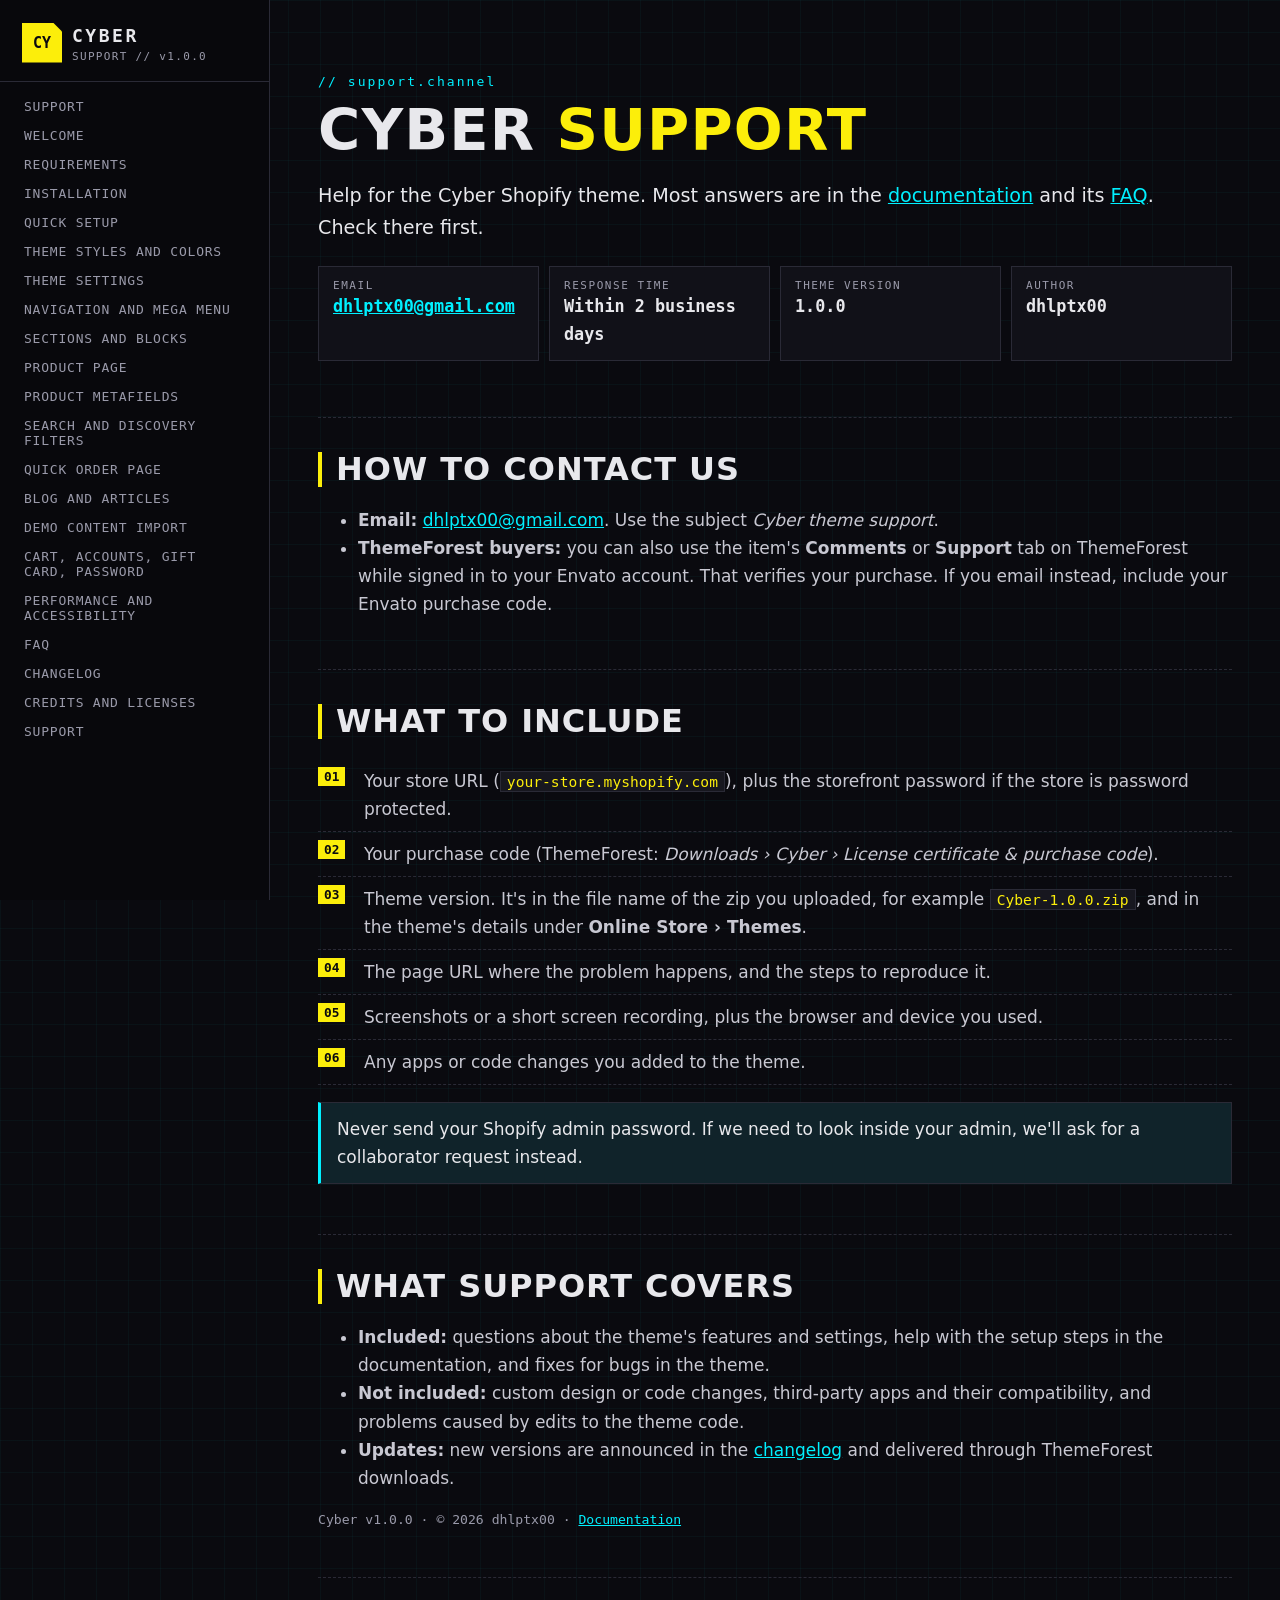
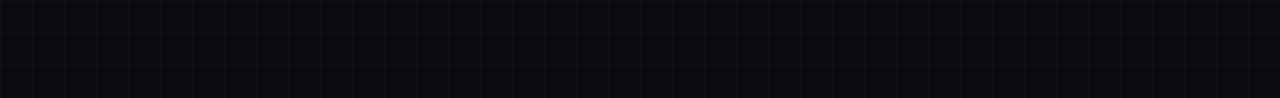
==== support.html @ 30505d04 "Cyber theme documentation v1.0.0 + support page" ====
<!doctype html><html lang="en"><head><meta charset="utf-8"><meta name="viewport" content="width=device-width,initial-scale=1">
<title>Cyber theme support</title><meta name="description" content="Support for the Cyber Shopify theme by dhlptx00: how to get help and what to include."><link rel="stylesheet" href="assets/docs.css"></head><body>
<aside class="side"><div class="brand"><span class="mark">CY</span><div><b>CYBER</b><small>SUPPORT // v1.0.0</small></div></div><nav aria-label="Documentation"><a href="support.html" aria-current="page">Support</a><a href="index.html#intro">Welcome</a><a href="index.html#requirements">Requirements</a><a href="index.html#install">Installation</a><a href="index.html#quick-setup">Quick setup</a><a href="index.html#styles">Theme styles and colors</a><a href="index.html#settings">Theme settings</a><a href="index.html#navigation">Navigation and mega menu</a><a href="index.html#sections">Sections and blocks</a><a href="index.html#product">Product page</a><a href="index.html#metafields">Product metafields</a><a href="index.html#filters">Search and Discovery filters</a><a href="index.html#quick-order">Quick order page</a><a href="index.html#blog">Blog and articles</a><a href="index.html#demo">Demo content import</a><a href="index.html#other">Cart, accounts, gift card, password</a><a href="index.html#performance">Performance and accessibility</a><a href="index.html#faq">FAQ</a><a href="index.html#changelog">Changelog</a><a href="index.html#credits">Credits and licenses</a><a href="index.html#support">Support</a></nav></aside>
<main>
<section id="support-intro"><p class="kicker">// support.channel</p><h1>Cyber <span class="hl">support</span></h1>
<p class="lead">Help for the Cyber Shopify theme. Most answers are in the <a href="index.html">documentation</a> and its <a href="index.html#faq">FAQ</a>. Check there first.</p>
<div class="cards">
<div class="card"><b>Email</b><span><a href="mailto:dhlptx00@gmail.com?subject=Cyber%20theme%20support">dhlptx00@gmail.com</a></span></div>
<div class="card"><b>Response time</b><span>Within 2 business days</span></div>
<div class="card"><b>Theme version</b><span>1.0.0</span></div>
<div class="card"><b>Author</b><span>dhlptx00</span></div></div></section>

<section id="channels"><h2>How to contact us</h2>
<ul><li><b>Email:</b> <a href="mailto:dhlptx00@gmail.com?subject=Cyber%20theme%20support">dhlptx00@gmail.com</a>. Use the subject <i>Cyber theme support</i>.</li>
<li><b>ThemeForest buyers:</b> you can also use the item's <b>Comments</b> or <b>Support</b> tab on ThemeForest while signed in to your Envato account. That verifies your purchase. If you email instead, include your Envato purchase code.</li></ul></section>

<section id="include"><h2>What to include</h2>
<ol class="steps">
<li>Your store URL (<code>your-store.myshopify.com</code>), plus the storefront password if the store is password protected.</li>
<li>Your purchase code (ThemeForest: <i>Downloads › Cyber › License certificate &amp; purchase code</i>).</li>
<li>Theme version. It's in the file name of the zip you uploaded, for example <code>Cyber-1.0.0.zip</code>, and in the theme's details under <b>Online Store › Themes</b>.</li>
<li>The page URL where the problem happens, and the steps to reproduce it.</li>
<li>Screenshots or a short screen recording, plus the browser and device you used.</li>
<li>Any apps or code changes you added to the theme.</li></ol>
<div class="note">Never send your Shopify admin password. If we need to look inside your admin, we'll ask for a collaborator request instead.</div></section>

<section id="scope"><h2>What support covers</h2>
<ul><li><b>Included:</b> questions about the theme's features and settings, help with the setup steps in the documentation, and fixes for bugs in the theme.</li>
<li><b>Not included:</b> custom design or code changes, third-party apps and their compatibility, and problems caused by edits to the theme code.</li>
<li><b>Updates:</b> new versions are announced in the <a href="index.html#changelog">changelog</a> and delivered through ThemeForest downloads.</li></ul>
<p class="muted mono">Cyber v1.0.0 · © 2026 dhlptx00 · <a href="index.html">Documentation</a></p></section>
</main></body></html>
---- assets/docs.css ----
:root{--bg:#0a0a0f;--s:#111118;--s2:#17171f;--t:#e8e8ec;--m:#9a9aaa;--l:#2a2a36;--y:#fcee0a;--c:#00f0ff;--r:#ff3b5c;
--mono:ui-monospace,"Roboto Mono","DejaVu Sans Mono",Menlo,Consolas,monospace;--sans:"Rajdhani","Segoe UI",system-ui,-apple-system,Roboto,Helvetica,Arial,sans-serif}
*{box-sizing:border-box}html{scroll-behavior:smooth;scroll-padding-top:20px}
body{margin:0;background:var(--bg);color:var(--t);font:17px/1.65 var(--sans);
background-image:linear-gradient(rgba(0,240,255,.035) 1px,transparent 1px),linear-gradient(90deg,rgba(0,240,255,.035) 1px,transparent 1px);background-size:32px 32px}
a{color:var(--c)}a:hover{color:var(--y)}
.side{position:fixed;inset:0 auto 0 0;width:270px;overflow:auto;background:#08080c;border-right:1px solid var(--l);padding:22px 0 40px}
.brand{display:flex;align-items:center;gap:10px;padding:0 22px 18px;border-bottom:1px solid var(--l);margin-bottom:10px}
.mark{width:40px;height:40px;display:grid;place-items:center;background:var(--y);color:#0a0a0f;font:700 15px var(--mono);clip-path:polygon(0 0,calc(100% - 9px) 0,100% 9px,100% 100%,0 100%)}
.brand b{font:700 18px var(--mono);letter-spacing:.14em}.brand small{display:block;color:var(--m);font:11px var(--mono);letter-spacing:.12em}
.side a{display:block;padding:7px 22px;color:var(--m);text-decoration:none;font:13px var(--mono);letter-spacing:.06em;text-transform:uppercase;border-left:2px solid transparent}
.side a:hover,.side a:focus-visible{color:var(--y);border-left-color:var(--y);background:var(--s)}
main{margin-left:270px;max-width:1080px;padding:40px 48px 120px}
section{padding:34px 0;border-bottom:1px dashed var(--l)}
h1{font:700 clamp(2.4rem,5vw,3.6rem)/1.05 var(--sans);text-transform:uppercase;letter-spacing:.02em;margin:.2em 0 .3em}
h2{font:700 2rem/1.1 var(--sans);text-transform:uppercase;letter-spacing:.03em;margin:0 0 .6em;padding-left:14px;border-left:4px solid var(--y)}
h3{font:700 1.3rem var(--sans);text-transform:uppercase;letter-spacing:.04em;margin:1.6em 0 .5em;color:var(--t)}
h3.cat{color:var(--y);font:600 .95rem var(--mono);letter-spacing:.16em;margin-top:2.4em;padding:8px 0;border-bottom:1px solid var(--l)}
h4{font:600 .85rem var(--mono);text-transform:uppercase;letter-spacing:.12em;color:var(--c);margin:1.2em 0 .4em}
.hl{color:var(--y)}.kicker{font:13px var(--mono);color:var(--c);letter-spacing:.16em;margin:0}.lead{font-size:1.2rem;color:var(--t);max-width:70ch}
p,li{color:#c8c8d2}.muted{color:var(--m)}.mono{font-family:var(--mono);font-size:.82rem}
code,kbd{font:.86em var(--mono);background:var(--s2);border:1px solid var(--l);padding:1px 6px;color:var(--y)}
pre{font:14px/1.55 var(--mono);background:#07070b;border:1px solid var(--l);border-left:3px solid var(--c);padding:16px 18px;overflow:auto;color:#d6fbff}
.cards{display:grid;grid-template-columns:repeat(4,1fr);gap:10px;margin:22px 0}
.card{background:var(--s);border:1px solid var(--l);padding:12px 14px}.card b{display:block;font:11px var(--mono);letter-spacing:.14em;color:var(--m);text-transform:uppercase}.card span{font:600 1.05rem var(--mono)}
.tbl{width:100%;border-collapse:collapse;margin:10px 0 18px;font-size:.95rem}
.tbl th{background:var(--s2);color:var(--y);font:500 .75rem var(--mono);letter-spacing:.12em;text-transform:uppercase;text-align:left}
.tbl th,.tbl td{border:1px solid var(--l);padding:8px 12px;vertical-align:top}.tbl td:first-child{color:var(--t);font-weight:600;white-space:nowrap}
.tbl tr.grp td{background:#0d0d14;color:var(--c);font:.75rem var(--mono);letter-spacing:.12em;text-transform:uppercase}
.sec{background:var(--s);border:1px solid var(--l);padding:18px 22px;margin:16px 0;position:relative}
.sec::before{content:"";position:absolute;top:-1px;left:-1px;width:18px;height:18px;border-top:2px solid var(--y);border-left:2px solid var(--y)}
.sec h3{margin-top:0}.file{font:400 .72rem var(--mono);color:var(--m);letter-spacing:.06em;text-transform:none;margin-left:8px}
.steps{counter-reset:s;list-style:none;padding:0}.steps li{counter-increment:s;position:relative;padding:8px 0 8px 46px;border-bottom:1px dashed var(--l)}
.steps li::before{content:counter(s,decimal-leading-zero);position:absolute;left:0;top:8px;font:600 .8rem var(--mono);color:#0a0a0f;background:var(--y);padding:2px 6px}
.note{background:color-mix(in srgb,var(--c) 8%,var(--s));border:1px solid var(--l);border-left:3px solid var(--c);padding:12px 16px;margin:16px 0;color:var(--t)}
.shot{margin:18px 0;border:1px solid var(--l);background:var(--s)}.shot img{display:block;width:100%;height:auto}
.shot figcaption{font:12px var(--mono);color:var(--m);padding:8px 12px;letter-spacing:.08em;text-transform:uppercase;border-top:1px solid var(--l)}
.two{display:grid;grid-template-columns:1fr 1fr;gap:14px}.two .shot{margin:8px 0}
details{background:var(--s);border:1px solid var(--l);margin:8px 0;padding:0 16px}details[open]{border-left:3px solid var(--y)}
summary{cursor:pointer;padding:12px 0;font-weight:600;color:var(--t)}summary:focus-visible,a:focus-visible{outline:2px solid var(--y);outline-offset:2px}
.top{position:fixed;right:18px;bottom:18px;background:var(--y);color:#0a0a0f;font:600 12px var(--mono);padding:8px 12px;text-decoration:none}
@media (max-width:900px){.side{position:static;width:auto;border-right:0;border-bottom:1px solid var(--l)}.side nav{display:flex;flex-wrap:wrap}.side a{padding:6px 12px}main{margin:0;padding:24px 18px 80px}.cards,.two{grid-template-columns:1fr 1fr}}
@media print{.side,.top{display:none}main{margin:0}body{background:#fff;color:#000}}
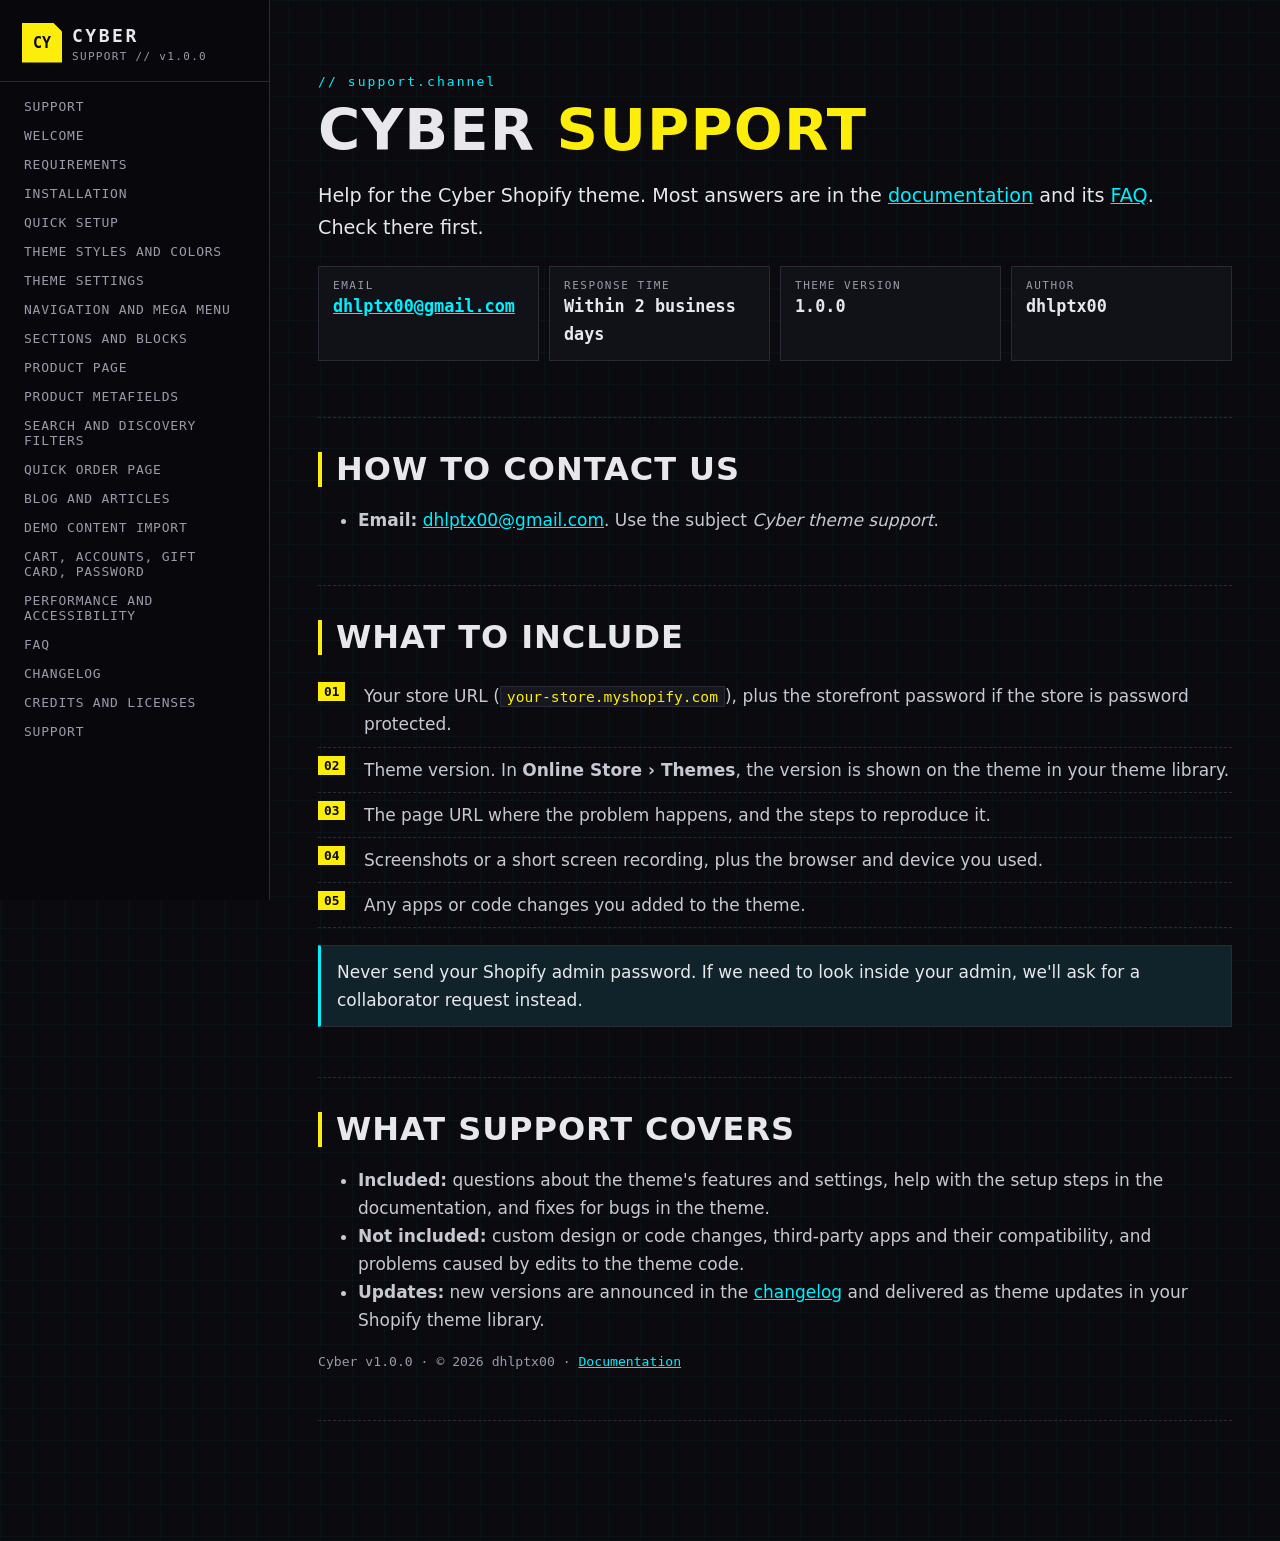
==== commit 1c057086: "Theme Store docs: install/update via Theme Store, hosted demo CSV + images, support page" ====
--- a/support.html
+++ b/support.html
@@ -10,15 +10,15 @@
 <div class="card"><b>Theme version</b><span>1.0.0</span></div>
 <div class="card"><b>Author</b><span>dhlptx00</span></div></div></section>
 
+
 <section id="channels"><h2>How to contact us</h2>
 <ul><li><b>Email:</b> <a href="mailto:dhlptx00@gmail.com?subject=Cyber%20theme%20support">dhlptx00@gmail.com</a>. Use the subject <i>Cyber theme support</i>.</li>
-<li><b>ThemeForest buyers:</b> you can also use the item's <b>Comments</b> or <b>Support</b> tab on ThemeForest while signed in to your Envato account. That verifies your purchase. If you email instead, include your Envato purchase code.</li></ul></section>
+</ul></section>
 
 <section id="include"><h2>What to include</h2>
 <ol class="steps">
 <li>Your store URL (<code>your-store.myshopify.com</code>), plus the storefront password if the store is password protected.</li>
-<li>Your purchase code (ThemeForest: <i>Downloads › Cyber › License certificate &amp; purchase code</i>).</li>
-<li>Theme version. It's in the file name of the zip you uploaded, for example <code>Cyber-1.0.0.zip</code>, and in the theme's details under <b>Online Store › Themes</b>.</li>
+<li>Theme version. In <b>Online Store › Themes</b>, the version is shown on the theme in your theme library.</li>
 <li>The page URL where the problem happens, and the steps to reproduce it.</li>
 <li>Screenshots or a short screen recording, plus the browser and device you used.</li>
 <li>Any apps or code changes you added to the theme.</li></ol>
@@ -27,6 +27,6 @@
 <section id="scope"><h2>What support covers</h2>
 <ul><li><b>Included:</b> questions about the theme's features and settings, help with the setup steps in the documentation, and fixes for bugs in the theme.</li>
 <li><b>Not included:</b> custom design or code changes, third-party apps and their compatibility, and problems caused by edits to the theme code.</li>
-<li><b>Updates:</b> new versions are announced in the <a href="index.html#changelog">changelog</a> and delivered through ThemeForest downloads.</li></ul>
+<li><b>Updates:</b> new versions are announced in the <a href="index.html#changelog">changelog</a> and delivered as theme updates in your Shopify theme library.</li></ul>
 <p class="muted mono">Cyber v1.0.0 · © 2026 dhlptx00 · <a href="index.html">Documentation</a></p></section>
 </main></body></html>
--- a/assets/docs.css
+++ b/assets/docs.css
@@ -41,4 +41,8 @@
 summary{cursor:pointer;padding:12px 0;font-weight:600;color:var(--t)}summary:focus-visible,a:focus-visible{outline:2px solid var(--y);outline-offset:2px}
 .top{position:fixed;right:18px;bottom:18px;background:var(--y);color:#0a0a0f;font:600 12px var(--mono);padding:8px 12px;text-decoration:none}
 @media (max-width:900px){.side{position:static;width:auto;border-right:0;border-bottom:1px solid var(--l)}.side nav{display:flex;flex-wrap:wrap}.side a{padding:6px 12px}main{margin:0;padding:24px 18px 80px}.cards,.two{grid-template-columns:1fr 1fr}}
+
+.support-form{display:grid;gap:8px;max-width:640px}.support-form label{font:600 12px var(--mono);letter-spacing:.08em;text-transform:uppercase;color:var(--m);margin-top:8px}
+.support-form input,.support-form textarea{background:var(--s);border:1px solid var(--l);color:var(--t);padding:10px 12px;font:inherit}
+.support-form .btn{justify-self:start;margin-top:12px;background:var(--y);color:#0a0a0f;border:0;padding:12px 20px;font:700 13px var(--mono);letter-spacing:.1em;text-transform:uppercase;cursor:pointer}
 @media print{.side,.top{display:none}main{margin:0}body{background:#fff;color:#000}}
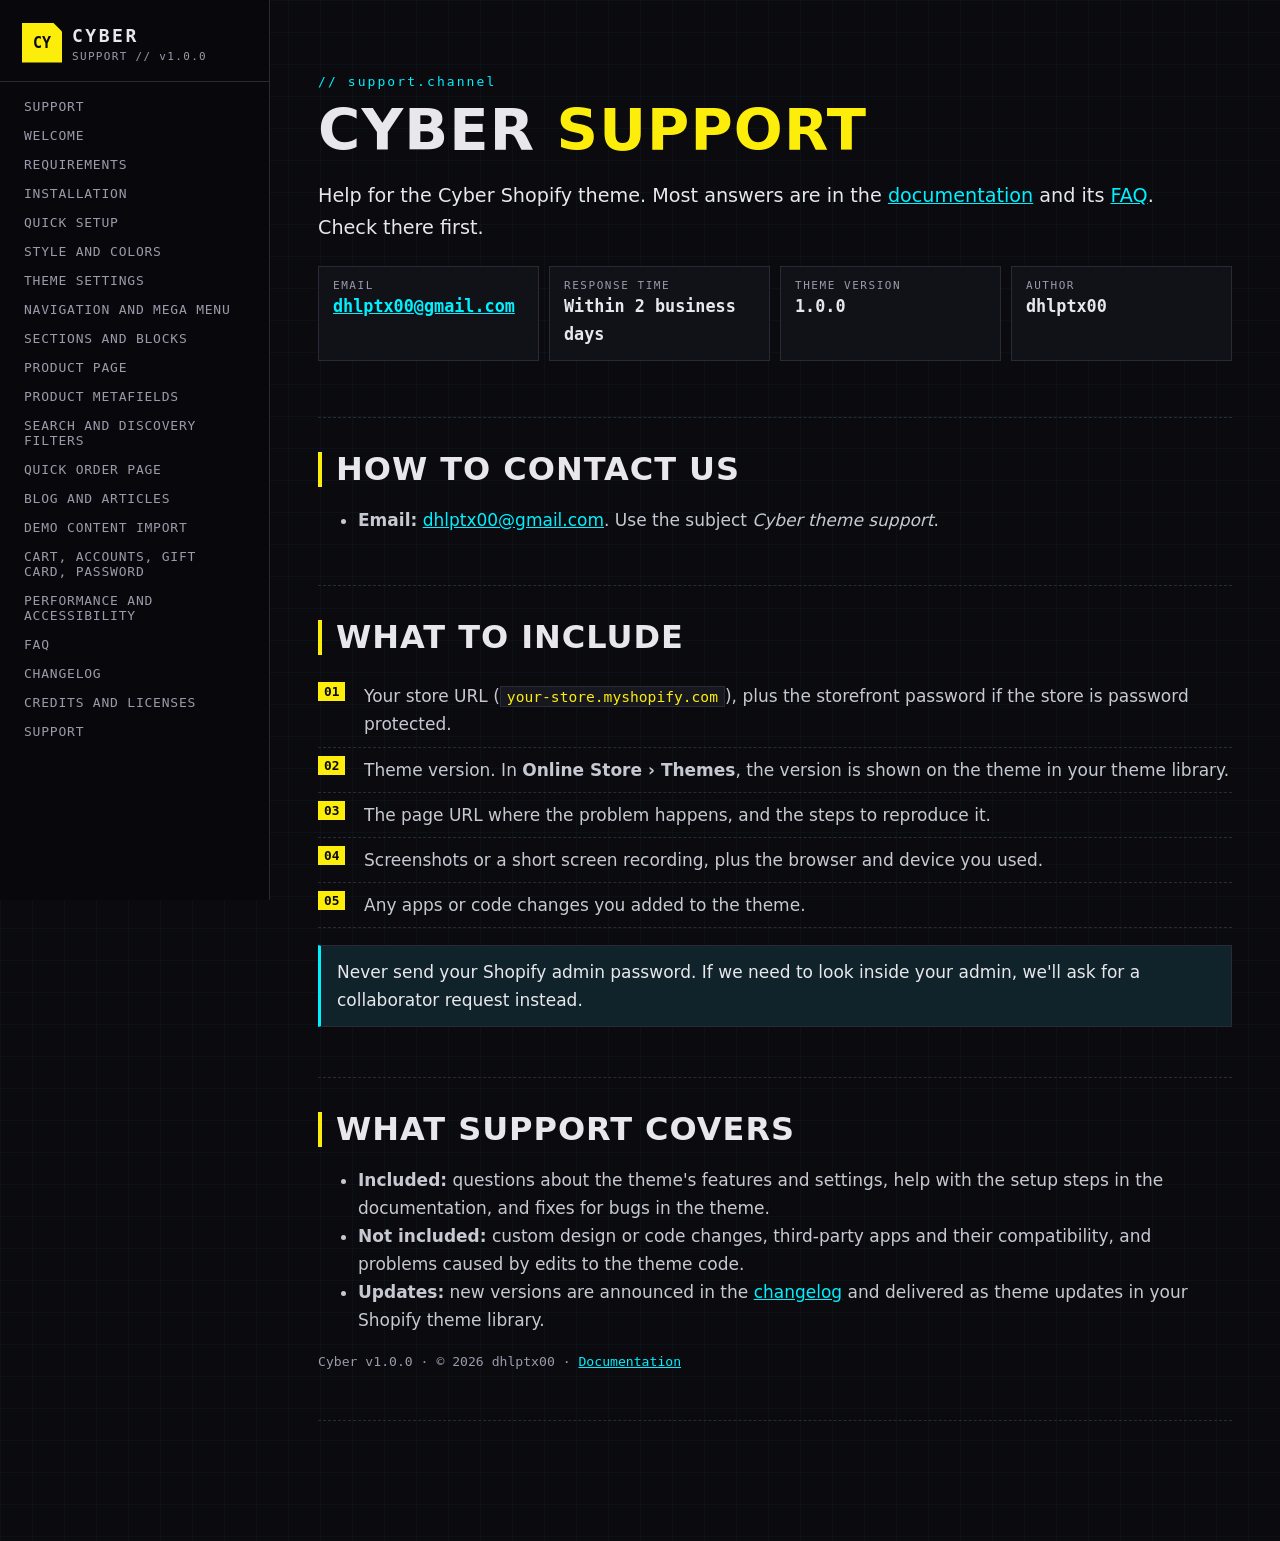
==== commit 5a452bbf: "Docs: single Cyber preset with light color schemes; AR note" ====
--- a/support.html
+++ b/support.html
@@ -1,6 +1,6 @@
 <!doctype html><html lang="en"><head><meta charset="utf-8"><meta name="viewport" content="width=device-width,initial-scale=1">
 <title>Cyber theme support</title><meta name="description" content="Support for the Cyber Shopify theme by dhlptx00: how to get help and what to include."><link rel="stylesheet" href="assets/docs.css"></head><body>
-<aside class="side"><div class="brand"><span class="mark">CY</span><div><b>CYBER</b><small>SUPPORT // v1.0.0</small></div></div><nav aria-label="Documentation"><a href="support.html" aria-current="page">Support</a><a href="index.html#intro">Welcome</a><a href="index.html#requirements">Requirements</a><a href="index.html#install">Installation</a><a href="index.html#quick-setup">Quick setup</a><a href="index.html#styles">Theme styles and colors</a><a href="index.html#settings">Theme settings</a><a href="index.html#navigation">Navigation and mega menu</a><a href="index.html#sections">Sections and blocks</a><a href="index.html#product">Product page</a><a href="index.html#metafields">Product metafields</a><a href="index.html#filters">Search and Discovery filters</a><a href="index.html#quick-order">Quick order page</a><a href="index.html#blog">Blog and articles</a><a href="index.html#demo">Demo content import</a><a href="index.html#other">Cart, accounts, gift card, password</a><a href="index.html#performance">Performance and accessibility</a><a href="index.html#faq">FAQ</a><a href="index.html#changelog">Changelog</a><a href="index.html#credits">Credits and licenses</a><a href="index.html#support">Support</a></nav></aside>
+<aside class="side"><div class="brand"><span class="mark">CY</span><div><b>CYBER</b><small>SUPPORT // v1.0.0</small></div></div><nav aria-label="Documentation"><a href="support.html" aria-current="page">Support</a><a href="index.html#intro">Welcome</a><a href="index.html#requirements">Requirements</a><a href="index.html#install">Installation</a><a href="index.html#quick-setup">Quick setup</a><a href="index.html#styles">Style and colors</a><a href="index.html#settings">Theme settings</a><a href="index.html#navigation">Navigation and mega menu</a><a href="index.html#sections">Sections and blocks</a><a href="index.html#product">Product page</a><a href="index.html#metafields">Product metafields</a><a href="index.html#filters">Search and Discovery filters</a><a href="index.html#quick-order">Quick order page</a><a href="index.html#blog">Blog and articles</a><a href="index.html#demo">Demo content import</a><a href="index.html#other">Cart, accounts, gift card, password</a><a href="index.html#performance">Performance and accessibility</a><a href="index.html#faq">FAQ</a><a href="index.html#changelog">Changelog</a><a href="index.html#credits">Credits and licenses</a><a href="index.html#support">Support</a></nav></aside>
 <main>
 <section id="support-intro"><p class="kicker">// support.channel</p><h1>Cyber <span class="hl">support</span></h1>
 <p class="lead">Help for the Cyber Shopify theme. Most answers are in the <a href="index.html">documentation</a> and its <a href="index.html#faq">FAQ</a>. Check there first.</p>
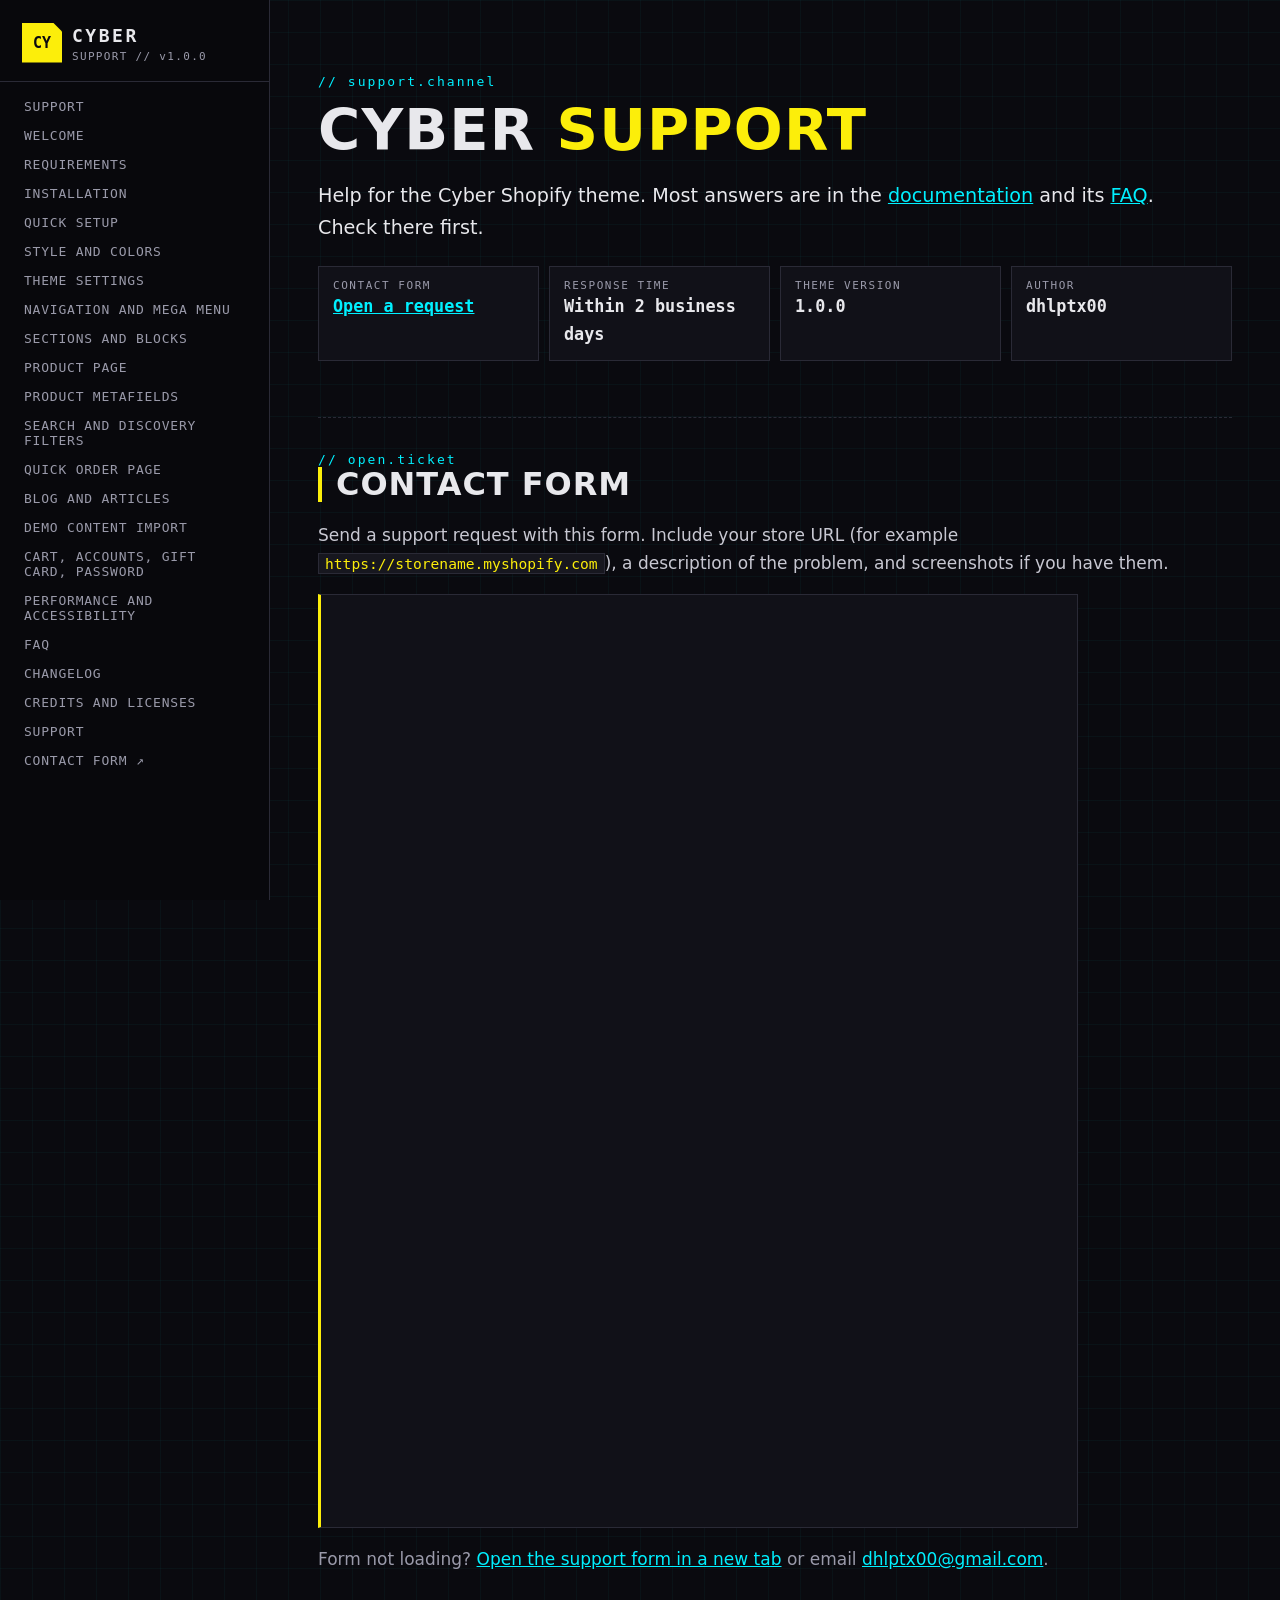
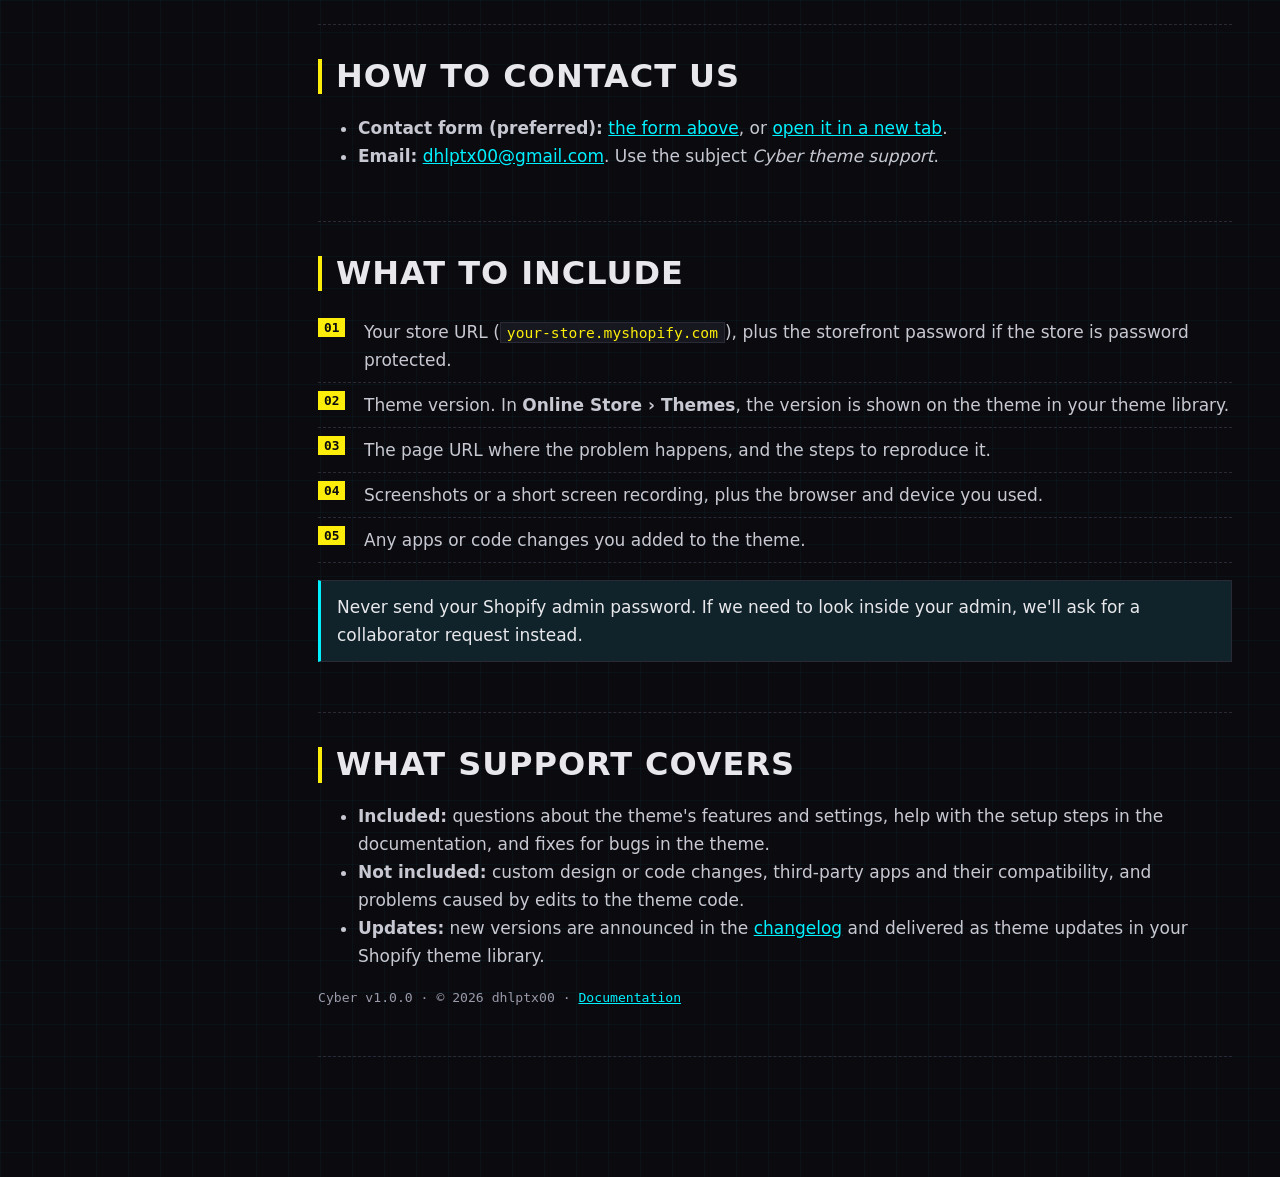
==== commit f408a893: "Support page: embed Jotform support form, nav links" ====
--- a/support.html
+++ b/support.html
@@ -1,18 +1,27 @@
 <!doctype html><html lang="en"><head><meta charset="utf-8"><meta name="viewport" content="width=device-width,initial-scale=1">
 <title>Cyber theme support</title><meta name="description" content="Support for the Cyber Shopify theme by dhlptx00: how to get help and what to include."><link rel="stylesheet" href="assets/docs.css"></head><body>
-<aside class="side"><div class="brand"><span class="mark">CY</span><div><b>CYBER</b><small>SUPPORT // v1.0.0</small></div></div><nav aria-label="Documentation"><a href="support.html" aria-current="page">Support</a><a href="index.html#intro">Welcome</a><a href="index.html#requirements">Requirements</a><a href="index.html#install">Installation</a><a href="index.html#quick-setup">Quick setup</a><a href="index.html#styles">Style and colors</a><a href="index.html#settings">Theme settings</a><a href="index.html#navigation">Navigation and mega menu</a><a href="index.html#sections">Sections and blocks</a><a href="index.html#product">Product page</a><a href="index.html#metafields">Product metafields</a><a href="index.html#filters">Search and Discovery filters</a><a href="index.html#quick-order">Quick order page</a><a href="index.html#blog">Blog and articles</a><a href="index.html#demo">Demo content import</a><a href="index.html#other">Cart, accounts, gift card, password</a><a href="index.html#performance">Performance and accessibility</a><a href="index.html#faq">FAQ</a><a href="index.html#changelog">Changelog</a><a href="index.html#credits">Credits and licenses</a><a href="index.html#support">Support</a></nav></aside>
+<aside class="side"><div class="brand"><span class="mark">CY</span><div><b>CYBER</b><small>SUPPORT // v1.0.0</small></div></div><nav aria-label="Documentation"><a href="support.html" aria-current="page">Support</a><a href="index.html#intro">Welcome</a><a href="index.html#requirements">Requirements</a><a href="index.html#install">Installation</a><a href="index.html#quick-setup">Quick setup</a><a href="index.html#styles">Style and colors</a><a href="index.html#settings">Theme settings</a><a href="index.html#navigation">Navigation and mega menu</a><a href="index.html#sections">Sections and blocks</a><a href="index.html#product">Product page</a><a href="index.html#metafields">Product metafields</a><a href="index.html#filters">Search and Discovery filters</a><a href="index.html#quick-order">Quick order page</a><a href="index.html#blog">Blog and articles</a><a href="index.html#demo">Demo content import</a><a href="index.html#other">Cart, accounts, gift card, password</a><a href="index.html#performance">Performance and accessibility</a><a href="index.html#faq">FAQ</a><a href="index.html#changelog">Changelog</a><a href="index.html#credits">Credits and licenses</a><a href="index.html#support">Support</a><a href="support.html#contact-form">Contact form ↗</a></nav></aside>
 <main>
 <section id="support-intro"><p class="kicker">// support.channel</p><h1>Cyber <span class="hl">support</span></h1>
 <p class="lead">Help for the Cyber Shopify theme. Most answers are in the <a href="index.html">documentation</a> and its <a href="index.html#faq">FAQ</a>. Check there first.</p>
 <div class="cards">
-<div class="card"><b>Email</b><span><a href="mailto:dhlptx00@gmail.com?subject=Cyber%20theme%20support">dhlptx00@gmail.com</a></span></div>
+<div class="card"><b>Contact form</b><span><a href="#contact-form">Open a request</a></span></div>
 <div class="card"><b>Response time</b><span>Within 2 business days</span></div>
 <div class="card"><b>Theme version</b><span>1.0.0</span></div>
 <div class="card"><b>Author</b><span>dhlptx00</span></div></div></section>
 
-
+<section id="contact-form"><p class="kicker">// open.ticket</p><h2>Contact form</h2>
+<p>Send a support request with this form. Include your store URL (for example <code>https://storename.myshopify.com</code>), a description of the problem, and screenshots if you have them.</p>
+<div class="form-frame">
+<iframe id="JotFormIFrame-262801224381046" title="Cyber theme support request form" allowtransparency="true" allow="fullscreen" src="https://form.jotform.com/262801224381046" loading="lazy" style="min-width:100%;max-width:100%;height:900px;border:none;" scrolling="no"></iframe>
+</div>
+<script src="https://cdn.jotfor.ms/s/umd/latest/for-form-embed-handler.js"></script>
+<script>window.jotformEmbedHandler && window.jotformEmbedHandler("iframe[id='JotFormIFrame-262801224381046']", "https://form.jotform.com/");</script>
+<p class="muted">Form not loading? <a href="https://form.jotform.com/262801224381046" target="_blank" rel="noopener">Open the support form in a new tab</a> or email <a href="mailto:dhlptx00@gmail.com?subject=Cyber%20theme%20support">dhlptx00@gmail.com</a>.</p>
+</section>
 <section id="channels"><h2>How to contact us</h2>
-<ul><li><b>Email:</b> <a href="mailto:dhlptx00@gmail.com?subject=Cyber%20theme%20support">dhlptx00@gmail.com</a>. Use the subject <i>Cyber theme support</i>.</li>
+<ul><li><b>Contact form (preferred):</b> <a href="#contact-form">the form above</a>, or <a href="https://form.jotform.com/262801224381046" target="_blank" rel="noopener">open it in a new tab</a>.</li>
+<li><b>Email:</b> <a href="mailto:dhlptx00@gmail.com?subject=Cyber%20theme%20support">dhlptx00@gmail.com</a>. Use the subject <i>Cyber theme support</i>.</li>
 </ul></section>
 
 <section id="include"><h2>What to include</h2>
--- a/assets/docs.css
+++ b/assets/docs.css
@@ -42,6 +42,7 @@
 .top{position:fixed;right:18px;bottom:18px;background:var(--y);color:#0a0a0f;font:600 12px var(--mono);padding:8px 12px;text-decoration:none}
 @media (max-width:900px){.side{position:static;width:auto;border-right:0;border-bottom:1px solid var(--l)}.side nav{display:flex;flex-wrap:wrap}.side a{padding:6px 12px}main{margin:0;padding:24px 18px 80px}.cards,.two{grid-template-columns:1fr 1fr}}
 
+.form-frame{background:var(--s);border:1px solid var(--l);border-left:3px solid var(--y);padding:12px;margin:16px 0;max-width:760px}
 .support-form{display:grid;gap:8px;max-width:640px}.support-form label{font:600 12px var(--mono);letter-spacing:.08em;text-transform:uppercase;color:var(--m);margin-top:8px}
 .support-form input,.support-form textarea{background:var(--s);border:1px solid var(--l);color:var(--t);padding:10px 12px;font:inherit}
 .support-form .btn{justify-self:start;margin-top:12px;background:var(--y);color:#0a0a0f;border:0;padding:12px 20px;font:700 13px var(--mono);letter-spacing:.1em;text-transform:uppercase;cursor:pointer}
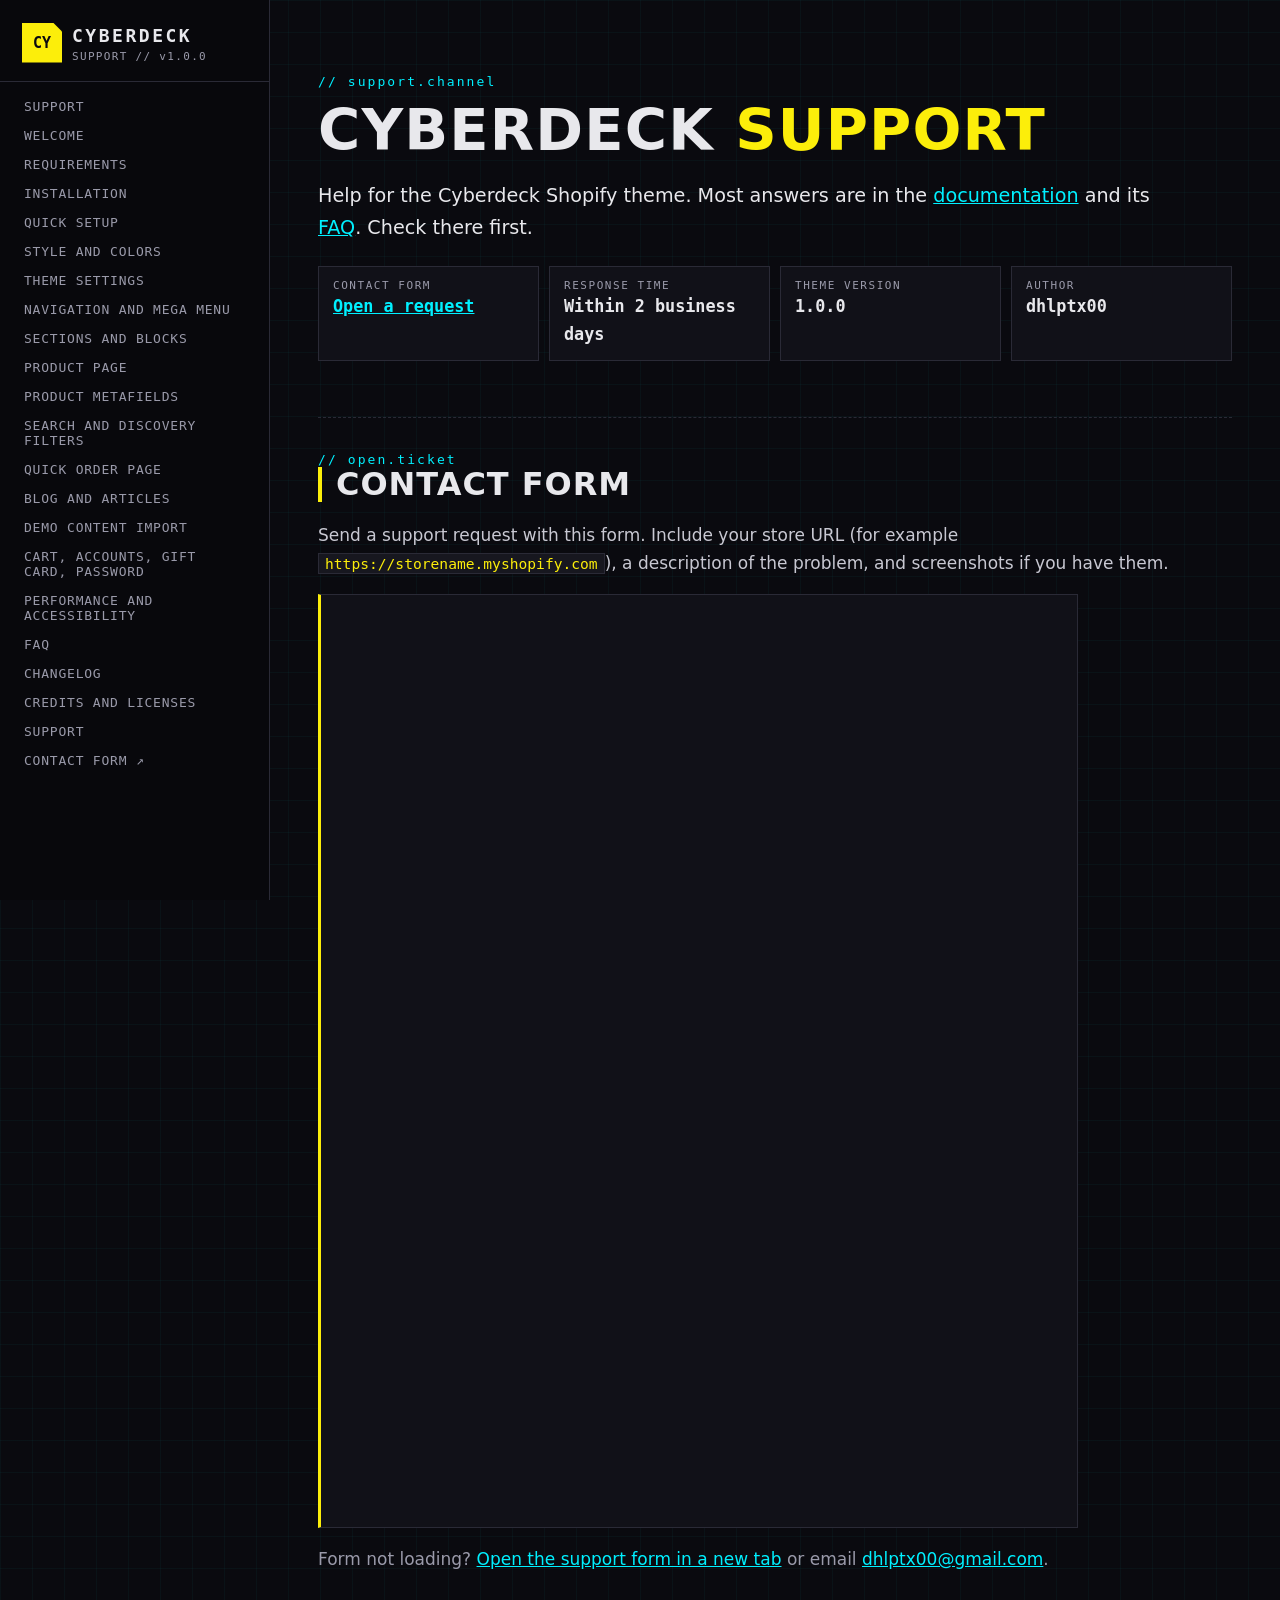
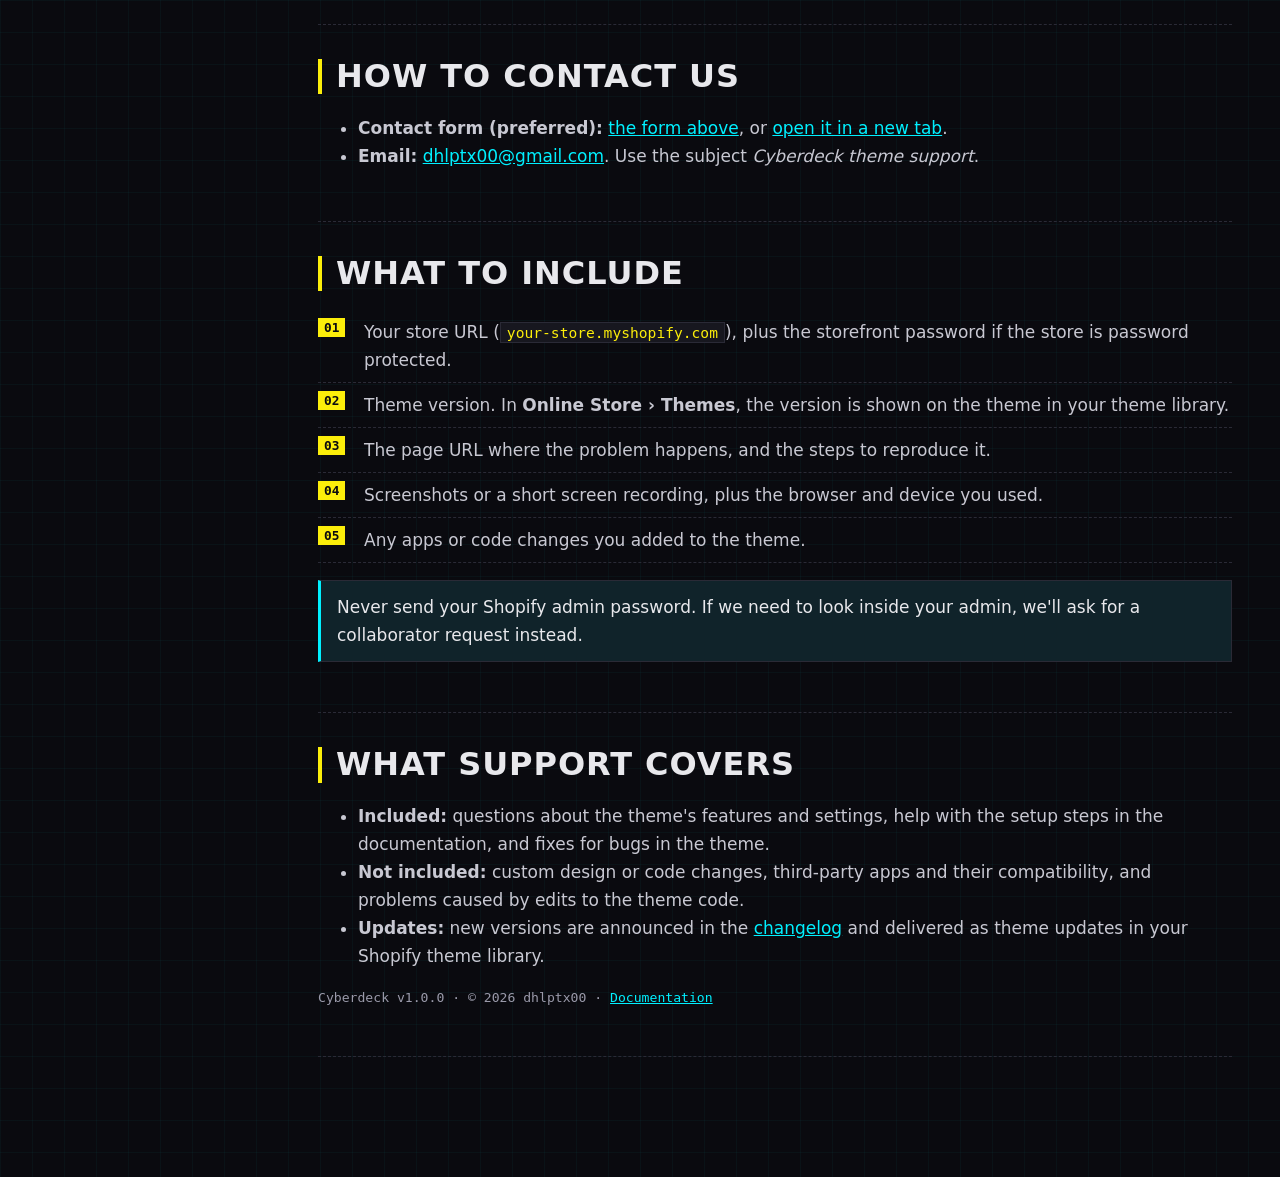
==== commit 9c09667e: "Docs: theme renamed to Cyberdeck (titles, headings, meta, alt text, support page, README)" ====
--- a/support.html
+++ b/support.html
@@ -1,9 +1,9 @@
 <!doctype html><html lang="en"><head><meta charset="utf-8"><meta name="viewport" content="width=device-width,initial-scale=1">
-<title>Cyber theme support</title><meta name="description" content="Support for the Cyber Shopify theme by dhlptx00: how to get help and what to include."><link rel="stylesheet" href="assets/docs.css"></head><body>
-<aside class="side"><div class="brand"><span class="mark">CY</span><div><b>CYBER</b><small>SUPPORT // v1.0.0</small></div></div><nav aria-label="Documentation"><a href="support.html" aria-current="page">Support</a><a href="index.html#intro">Welcome</a><a href="index.html#requirements">Requirements</a><a href="index.html#install">Installation</a><a href="index.html#quick-setup">Quick setup</a><a href="index.html#styles">Style and colors</a><a href="index.html#settings">Theme settings</a><a href="index.html#navigation">Navigation and mega menu</a><a href="index.html#sections">Sections and blocks</a><a href="index.html#product">Product page</a><a href="index.html#metafields">Product metafields</a><a href="index.html#filters">Search and Discovery filters</a><a href="index.html#quick-order">Quick order page</a><a href="index.html#blog">Blog and articles</a><a href="index.html#demo">Demo content import</a><a href="index.html#other">Cart, accounts, gift card, password</a><a href="index.html#performance">Performance and accessibility</a><a href="index.html#faq">FAQ</a><a href="index.html#changelog">Changelog</a><a href="index.html#credits">Credits and licenses</a><a href="index.html#support">Support</a><a href="support.html#contact-form">Contact form ↗</a></nav></aside>
+<title>Cyberdeck theme support</title><meta name="description" content="Support for the Cyberdeck Shopify theme by dhlptx00: how to get help and what to include."><link rel="stylesheet" href="assets/docs.css"></head><body>
+<aside class="side"><div class="brand"><span class="mark">CY</span><div><b>CYBERDECK</b><small>SUPPORT // v1.0.0</small></div></div><nav aria-label="Documentation"><a href="support.html" aria-current="page">Support</a><a href="index.html#intro">Welcome</a><a href="index.html#requirements">Requirements</a><a href="index.html#install">Installation</a><a href="index.html#quick-setup">Quick setup</a><a href="index.html#styles">Style and colors</a><a href="index.html#settings">Theme settings</a><a href="index.html#navigation">Navigation and mega menu</a><a href="index.html#sections">Sections and blocks</a><a href="index.html#product">Product page</a><a href="index.html#metafields">Product metafields</a><a href="index.html#filters">Search and Discovery filters</a><a href="index.html#quick-order">Quick order page</a><a href="index.html#blog">Blog and articles</a><a href="index.html#demo">Demo content import</a><a href="index.html#other">Cart, accounts, gift card, password</a><a href="index.html#performance">Performance and accessibility</a><a href="index.html#faq">FAQ</a><a href="index.html#changelog">Changelog</a><a href="index.html#credits">Credits and licenses</a><a href="index.html#support">Support</a><a href="support.html#contact-form">Contact form ↗</a></nav></aside>
 <main>
-<section id="support-intro"><p class="kicker">// support.channel</p><h1>Cyber <span class="hl">support</span></h1>
-<p class="lead">Help for the Cyber Shopify theme. Most answers are in the <a href="index.html">documentation</a> and its <a href="index.html#faq">FAQ</a>. Check there first.</p>
+<section id="support-intro"><p class="kicker">// support.channel</p><h1>Cyberdeck <span class="hl">support</span></h1>
+<p class="lead">Help for the Cyberdeck Shopify theme. Most answers are in the <a href="index.html">documentation</a> and its <a href="index.html#faq">FAQ</a>. Check there first.</p>
 <div class="cards">
 <div class="card"><b>Contact form</b><span><a href="#contact-form">Open a request</a></span></div>
 <div class="card"><b>Response time</b><span>Within 2 business days</span></div>
@@ -13,15 +13,15 @@
 <section id="contact-form"><p class="kicker">// open.ticket</p><h2>Contact form</h2>
 <p>Send a support request with this form. Include your store URL (for example <code>https://storename.myshopify.com</code>), a description of the problem, and screenshots if you have them.</p>
 <div class="form-frame">
-<iframe id="JotFormIFrame-262801224381046" title="Cyber theme support request form" allowtransparency="true" allow="fullscreen" src="https://form.jotform.com/262801224381046" loading="lazy" style="min-width:100%;max-width:100%;height:900px;border:none;" scrolling="no"></iframe>
+<iframe id="JotFormIFrame-262801224381046" title="Cyberdeck theme support request form" allowtransparency="true" allow="fullscreen" src="https://form.jotform.com/262801224381046" loading="lazy" style="min-width:100%;max-width:100%;height:900px;border:none;" scrolling="no"></iframe>
 </div>
 <script src="https://cdn.jotfor.ms/s/umd/latest/for-form-embed-handler.js"></script>
 <script>window.jotformEmbedHandler && window.jotformEmbedHandler("iframe[id='JotFormIFrame-262801224381046']", "https://form.jotform.com/");</script>
-<p class="muted">Form not loading? <a href="https://form.jotform.com/262801224381046" target="_blank" rel="noopener">Open the support form in a new tab</a> or email <a href="mailto:dhlptx00@gmail.com?subject=Cyber%20theme%20support">dhlptx00@gmail.com</a>.</p>
+<p class="muted">Form not loading? <a href="https://form.jotform.com/262801224381046" target="_blank" rel="noopener">Open the support form in a new tab</a> or email <a href="mailto:dhlptx00@gmail.com?subject=Cyberdeck%20theme%20support">dhlptx00@gmail.com</a>.</p>
 </section>
 <section id="channels"><h2>How to contact us</h2>
 <ul><li><b>Contact form (preferred):</b> <a href="#contact-form">the form above</a>, or <a href="https://form.jotform.com/262801224381046" target="_blank" rel="noopener">open it in a new tab</a>.</li>
-<li><b>Email:</b> <a href="mailto:dhlptx00@gmail.com?subject=Cyber%20theme%20support">dhlptx00@gmail.com</a>. Use the subject <i>Cyber theme support</i>.</li>
+<li><b>Email:</b> <a href="mailto:dhlptx00@gmail.com?subject=Cyberdeck%20theme%20support">dhlptx00@gmail.com</a>. Use the subject <i>Cyberdeck theme support</i>.</li>
 </ul></section>
 
 <section id="include"><h2>What to include</h2>
@@ -37,5 +37,5 @@
 <ul><li><b>Included:</b> questions about the theme's features and settings, help with the setup steps in the documentation, and fixes for bugs in the theme.</li>
 <li><b>Not included:</b> custom design or code changes, third-party apps and their compatibility, and problems caused by edits to the theme code.</li>
 <li><b>Updates:</b> new versions are announced in the <a href="index.html#changelog">changelog</a> and delivered as theme updates in your Shopify theme library.</li></ul>
-<p class="muted mono">Cyber v1.0.0 · © 2026 dhlptx00 · <a href="index.html">Documentation</a></p></section>
+<p class="muted mono">Cyberdeck v1.0.0 · © 2026 dhlptx00 · <a href="index.html">Documentation</a></p></section>
 </main></body></html>
